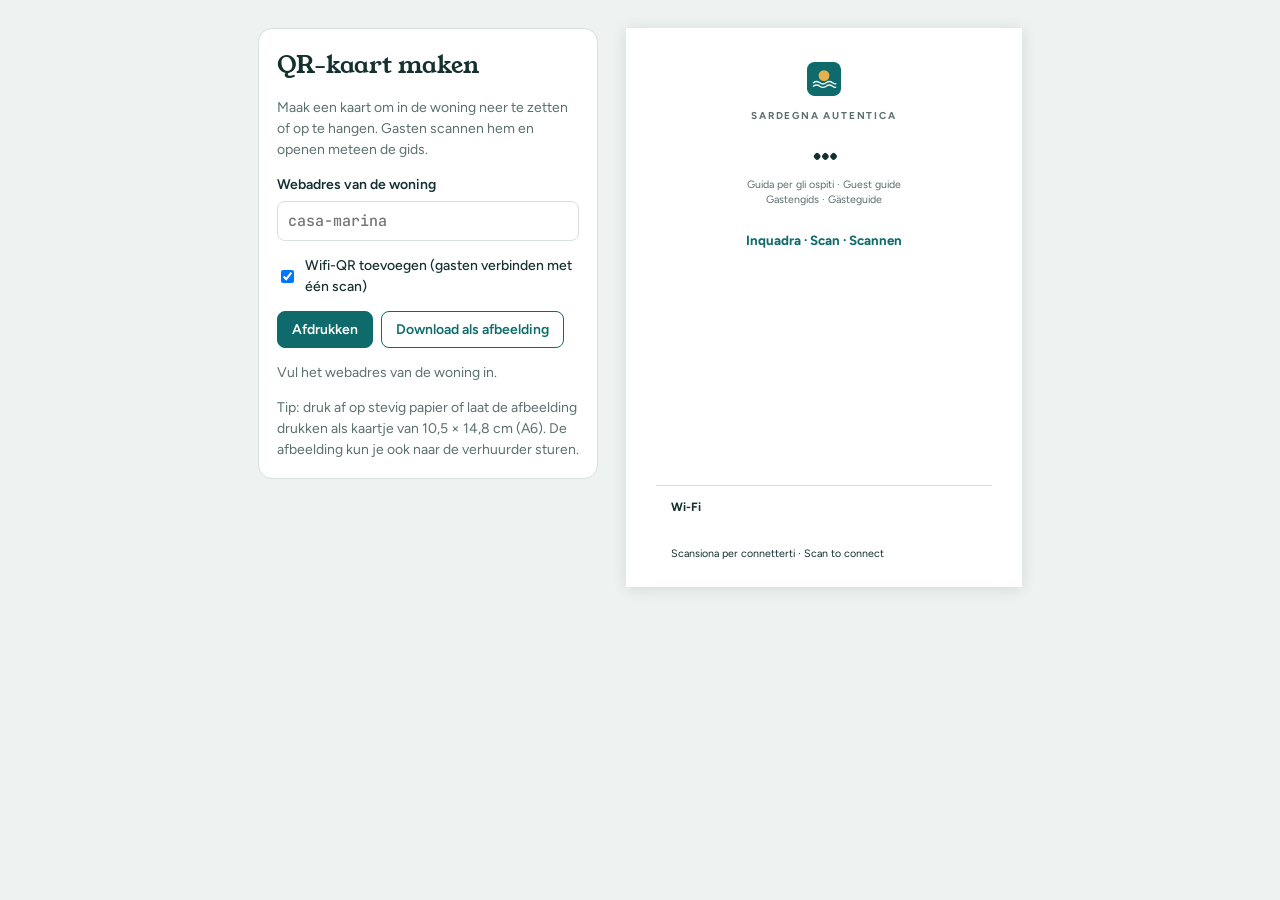
==== qr.html @ b2ea50b6 "QR-kaart per woning (afdrukken of als afbeelding), met wifi-QR Co-Authored-By: Claude Opus 5.5 <nore" ====
<!doctype html>
<html lang="nl">
<head>
<meta charset="utf-8">
<meta name="viewport" content="width=device-width, initial-scale=1">
<title>QR-kaart · Gastengids</title>
<meta name="robots" content="noindex">
<link rel="icon" href="icons/icon-192.png">
<link rel="preconnect" href="https://fonts.googleapis.com">
<link rel="preconnect" href="https://fonts.gstatic.com" crossorigin>
<link rel="stylesheet" href="https://fonts.googleapis.com/css2?family=Young+Serif&family=Figtree:wght@400;500;600;700&family=JetBrains+Mono:wght@500&display=swap">
<style>
/* Printbare QR-kaart (A6) voor een woning. Bediening links, kaart rechts; bij afdrukken alleen de kaart. */
:root{
  --bg:#eef2f1; --paper:#ffffff; --ink:#14302f; --muted:#5b706e; --line:#d6e0de;
  --sea:#0f6b6b; --saffron:#a8700a; --saffron-soft:#f6ead0;
  --display:"Young Serif", Georgia, serif;
  --body:"Figtree", system-ui, -apple-system, "Segoe UI", sans-serif;
  --mono:"JetBrains Mono", ui-monospace, Menlo, Consolas, monospace;
}
*{box-sizing:border-box}
body{margin:0;background:var(--bg);color:var(--ink);font-family:var(--body);font-size:15px;line-height:1.5}
.layout{display:flex;flex-wrap:wrap;gap:28px;justify-content:center;align-items:flex-start;padding:28px 16px 48px}
.panel{flex:1 1 280px;max-width:340px;display:grid;gap:14px;background:var(--paper);border:1px solid var(--line);border-radius:14px;padding:18px}
.panel h1{font-family:var(--display);font-weight:400;font-size:24px;margin:0}
.panel p{margin:0;color:var(--muted);font-size:14px}
label{font-weight:600;font-size:14px;display:grid;gap:6px}
input[type=text]{font:500 15px var(--mono);padding:9px 10px;border:1px solid var(--line);border-radius:8px;width:100%}
.check{display:flex;gap:8px;align-items:center;font-weight:500}
.btns{display:flex;flex-wrap:wrap;gap:8px}
button{font:600 14px var(--body);border-radius:8px;padding:9px 14px;cursor:pointer;border:1px solid var(--sea);background:var(--paper);color:var(--sea)}
button.primary{background:var(--sea);color:#fff}
button:focus-visible,input:focus-visible{outline:2px solid var(--saffron);outline-offset:2px}
.msg{font-size:13px;color:var(--saffron)}
/* De kaart: 105 x 148 mm */
.card{width:105mm;height:148mm;max-width:100%;background:var(--paper);box-shadow:0 2px 14px rgba(20,48,47,.12);
  display:flex;flex-direction:column;align-items:center;text-align:center;padding:9mm 8mm 7mm;gap:3.2mm;overflow:hidden}
.brand{font-size:7.5pt;letter-spacing:.18em;text-transform:uppercase;color:var(--muted);font-weight:700}
.home{font-family:var(--display);font-size:22pt;line-height:1.05;margin:0;text-wrap:balance}
.langs{font-size:8pt;color:var(--muted);line-height:1.35}
.qr{width:52mm;height:52mm;display:block}
.scan{font-weight:700;font-size:10pt;color:var(--sea)}
.url{font-family:var(--mono);font-size:7.5pt;color:var(--ink);word-break:break-all}
.wifi{margin-top:auto;display:flex;gap:4mm;align-items:center;text-align:left;border-top:1px solid var(--line);padding-top:3.5mm;width:100%}
.wifi svg{width:20mm;height:20mm;flex:none}
.wifi-text{font-size:8pt;line-height:1.35;min-width:0}
.wifi-text b{font-size:9pt}
.wifi-text .mono{font-family:var(--mono);font-size:8pt;word-break:break-all}
.sun{width:9mm;height:9mm}
@media print{
  @page{size:A6;margin:0}
  body{background:#fff}
  .panel{display:none}
  .layout{padding:0;display:block}
  .card{box-shadow:none;margin:0}
}
</style>
</head>
<body>
<div class="layout">
  <form class="panel" id="panel" onsubmit="return false">
    <h1>QR-kaart maken</h1>
    <p>Maak een kaart om in de woning neer te zetten of op te hangen. Gasten scannen hem en openen meteen de gids.</p>
    <label for="slug">Webadres van de woning
      <input type="text" id="slug" placeholder="casa-marina" autocomplete="off">
    </label>
    <label class="check" for="withWifi"><input type="checkbox" id="withWifi" checked> Wifi-QR toevoegen (gasten verbinden met één scan)</label>
    <div class="btns">
      <button type="button" class="primary" id="print">Afdrukken</button>
      <button type="button" id="png">Download als afbeelding</button>
    </div>
    <p class="msg" id="msg" role="status"></p>
    <p>Tip: druk af op stevig papier of laat de afbeelding drukken als kaartje van 10,5 × 14,8 cm (A6). De afbeelding kun je ook naar de verhuurder sturen.</p>
  </form>

  <div class="card" id="card">
    <svg class="sun" viewBox="0 0 64 64" aria-hidden="true"><rect width="64" height="64" rx="14" fill="#0f6b6b"/><circle cx="32" cy="25.6" r="10.2" fill="#e8b04a"/><path d="M12 39c4-3 8-3 12 0s8 3 12 0 8-3 12 0 6 2 6 2" stroke="#f3f6f5" stroke-width="2.6" fill="none" stroke-linecap="round"/><path d="M12 45.5c4-3 8-3 12 0s8 3 12 0 8-3 12 0 6 2 6 2" stroke="#f3f6f5" stroke-width="2.6" fill="none" stroke-linecap="round"/></svg>
    <div class="brand">Sardegna Autentica</div>
    <h2 class="home" id="homeName">…</h2>
    <div class="langs">Guida per gli ospiti · Guest guide<br>Gastengids · Gästeguide</div>
    <div id="qrMain"></div>
    <div class="scan">Inquadra · Scan · Scannen</div>
    <div class="url" id="url"></div>
    <div class="wifi" id="wifiBox" hidden>
      <div id="qrWifi"></div>
      <div class="wifi-text">
        <b>Wi-Fi</b><br>
        <span class="mono" id="wifiNet"></span><br>
        <span class="mono" id="wifiPass"></span><br>
        Scansiona per connetterti · Scan to connect
      </div>
    </div>
  </div>
</div>

<script src="vendor/qrcode.js"></script>
<script>
(function () {
  "use strict";
  qrcode.stringToBytes = qrcode.stringToBytesFuncs["UTF-8"];
  var $ = function (id) { return document.getElementById(id); };
  var home = null;

  function base() {
    return location.origin + location.pathname.replace(/qr\.html$/, "");
  }
  function guideUrl(slug) { return base() + slug; }
  function wifiEsc(s) { return String(s || "").replace(/([\\;,:"])/g, "\\$1"); }
  function wifiPayload(w) {
    return "WIFI:T:WPA;S:" + wifiEsc(w.netwerk) + ";P:" + wifiEsc(w.wachtwoord) + ";;";
  }
  function makeQr(text) {
    var q = qrcode(0, "M"); q.addData(text); q.make(); return q;
  }
  function svgFor(q, cls) {
    var n = q.getModuleCount(), m = 2, size = n + m * 2, d = "";
    for (var r = 0; r < n; r++) for (var c = 0; c < n; c++) if (q.isDark(r, c)) d += "M" + (c + m) + " " + (r + m) + "h1v1h-1z";
    return '<svg class="' + cls + '" viewBox="0 0 ' + size + " " + size + '" shape-rendering="crispEdges" role="img" aria-label="QR-code">' +
      '<rect width="' + size + '" height="' + size + '" fill="#fff"/><path d="' + d + '" fill="#14302f"/></svg>';
  }
  function msg(t) { $("msg").textContent = t || ""; }

  function draw() {
    var slug = $("slug").value.trim().toLowerCase().replace(/[^a-z0-9-]/g, "");
    if (!slug) { msg("Vul het webadres van de woning in."); return; }
    var url = guideUrl(slug);
    $("qrMain").innerHTML = svgFor(makeQr(url), "qr");
    $("url").textContent = url.replace(/^https?:\/\//, "");
    $("homeName").textContent = (home && home.naam) || slug;
    var w = home && home.wifi;
    var showWifi = $("withWifi").checked && w && w.netwerk;
    $("wifiBox").hidden = !showWifi;
    if (showWifi) {
      $("qrWifi").innerHTML = svgFor(makeQr(wifiPayload(w)), "");
      $("wifiNet").textContent = w.netwerk;
      $("wifiPass").textContent = w.wachtwoord || "";
    }
  }

  function load() {
    var slug = $("slug").value.trim().toLowerCase().replace(/[^a-z0-9-]/g, "");
    home = null;
    if (!slug) { draw(); return; }
    fetch("content/woningen/" + slug + ".json", { cache: "no-cache" }).then(function (r) {
      if (!r.ok) throw new Error(r.status);
      return r.json();
    }).then(function (h) { home = h; msg(""); draw(); }).catch(function () {
      msg("Deze woning bestaat (nog) niet. Controleer het webadres in Pages CMS.");
      draw();
    });
    try { history.replaceState(null, "", "?w=" + slug); } catch (e) {}
  }

  // Afbeelding (A6 op 300 dpi) tekenen op een canvas
  function downloadPng() {
    var W = 1240, H = 1748, mm = W / 105;
    var cv = document.createElement("canvas"); cv.width = W; cv.height = H;
    var g = cv.getContext("2d");
    var css = getComputedStyle(document.documentElement);
    var display = css.getPropertyValue("--display"), body = css.getPropertyValue("--body"), mono = css.getPropertyValue("--mono");
    g.fillStyle = "#fff"; g.fillRect(0, 0, W, H);
    g.textAlign = "center"; g.textBaseline = "alphabetic";
    var y = 9 * mm;
    // logo
    var s = 9 * mm, x0 = W / 2 - s / 2;
    g.fillStyle = "#0f6b6b"; roundRect(g, x0, y, s, s, s * .22); g.fill();
    g.fillStyle = "#e8b04a"; g.beginPath(); g.arc(W / 2, y + s * .4, s * .16, 0, Math.PI * 2); g.fill();
    g.strokeStyle = "#f3f6f5"; g.lineWidth = s * .04; g.lineCap = "round";
    [0.61, 0.71].forEach(function (f) {
      g.beginPath();
      for (var i = 0; i <= 40; i++) { var px = x0 + s * (0.19 + 0.66 * i / 40), py = y + s * f + Math.sin(i / 40 * Math.PI * 4) * s * 0.025; if (i) g.lineTo(px, py); else g.moveTo(px, py); }
      g.stroke();
    });
    y += s + 6 * mm;
    g.fillStyle = "#5b706e"; g.font = "700 " + (2.7 * mm) + "px " + body; letter(g, "SARDEGNA AUTENTICA", W / 2, y, 0.5 * mm);
    y += 10 * mm;
    g.fillStyle = "#14302f"; g.font = (7.8 * mm) + "px " + display;
    var lines = wrap(g, $("homeName").textContent, W / 2, y, W - 16 * mm);
    lines.forEach(function (l, i) { g.fillText(l, W / 2, y + i * 8.6 * mm); });
    y = y + (lines.length - 1) * 8.6 * mm + 7 * mm;
    g.fillStyle = "#5b706e"; g.font = (2.9 * mm) + "px " + body;
    g.fillText("Guida per gli ospiti · Guest guide", W / 2, y); y += 4 * mm;
    g.fillText("Gastengids · Gästeguide", W / 2, y); y += 4 * mm;
    var qs = 52 * mm; drawQr(g, makeQr(guideUrl($("slug").value.trim())), W / 2 - qs / 2, y, qs); y += qs + 6 * mm;
    g.fillStyle = "#0f6b6b"; g.font = "700 " + (3.6 * mm) + "px " + body; g.fillText("Inquadra · Scan · Scannen", W / 2, y); y += 4.6 * mm;
    g.fillStyle = "#14302f"; g.font = (2.7 * mm) + "px " + mono; g.fillText($("url").textContent, W / 2, y);
    if (!$("wifiBox").hidden) {
      var wy = H - 7 * mm - 20 * mm;
      g.strokeStyle = "#d6e0de"; g.lineWidth = 2; g.beginPath(); g.moveTo(8 * mm, wy - 3.5 * mm); g.lineTo(W - 8 * mm, wy - 3.5 * mm); g.stroke();
      drawQr(g, makeQr(wifiPayload(home.wifi)), 8 * mm, wy, 20 * mm);
      g.textAlign = "left"; var tx = 32 * mm;
      g.fillStyle = "#14302f"; g.font = "700 " + (3.2 * mm) + "px " + body; g.fillText("Wi-Fi", tx, wy + 4 * mm);
      g.font = (2.9 * mm) + "px " + mono; g.fillText(home.wifi.netwerk, tx, wy + 8.5 * mm); g.fillText(home.wifi.wachtwoord || "", tx, wy + 12.5 * mm);
      g.font = (2.9 * mm) + "px " + body; g.fillText("Scansiona per connetterti · Scan to connect", tx, wy + 17 * mm);
    }
    var a = document.createElement("a");
    a.href = cv.toDataURL("image/png");
    a.download = "qr-" + ($("slug").value.trim() || "gids") + ".png";
    document.body.appendChild(a); a.click(); a.remove();
  }
  function drawQr(g, q, x, y, size) {
    var n = q.getModuleCount(), m = 2, cell = size / (n + m * 2);
    g.fillStyle = "#fff"; g.fillRect(x, y, size, size); g.fillStyle = "#14302f";
    for (var r = 0; r < n; r++) for (var c = 0; c < n; c++) if (q.isDark(r, c)) g.fillRect(Math.floor(x + (c + m) * cell), Math.floor(y + (r + m) * cell), Math.ceil(cell), Math.ceil(cell));
  }
  function roundRect(g, x, y, w, h, r) { g.beginPath(); g.moveTo(x + r, y); g.arcTo(x + w, y, x + w, y + h, r); g.arcTo(x + w, y + h, x, y + h, r); g.arcTo(x, y + h, x, y, r); g.arcTo(x, y, x + w, y, r); g.closePath(); }
  function letter(g, t, cx, y, sp) { var w = g.measureText(t).width + sp * (t.length - 1), x = cx - w / 2; g.textAlign = "left"; for (var i = 0; i < t.length; i++) { g.fillText(t[i], x, y); x += g.measureText(t[i]).width + sp; } g.textAlign = "center"; }
  function wrap(g, t, cx, y, maxW) { var words = String(t).split(" "), lines = [], cur = ""; words.forEach(function (w) { var test = cur ? cur + " " + w : w; if (g.measureText(test).width > maxW && cur) { lines.push(cur); cur = w; } else cur = test; }); if (cur) lines.push(cur); return lines; }

  var params = new URLSearchParams(location.search);
  $("slug").value = params.get("w") || "";
  $("slug").addEventListener("change", load);
  $("withWifi").addEventListener("change", draw);
  $("print").addEventListener("click", function () { window.print(); });
  $("png").addEventListener("click", function () {
    if (!$("slug").value.trim()) { msg("Vul eerst het webadres in."); return; }
    (document.fonts ? document.fonts.ready : Promise.resolve()).then(downloadPng);
  });
  load();
})();
</script>
</body>
</html>
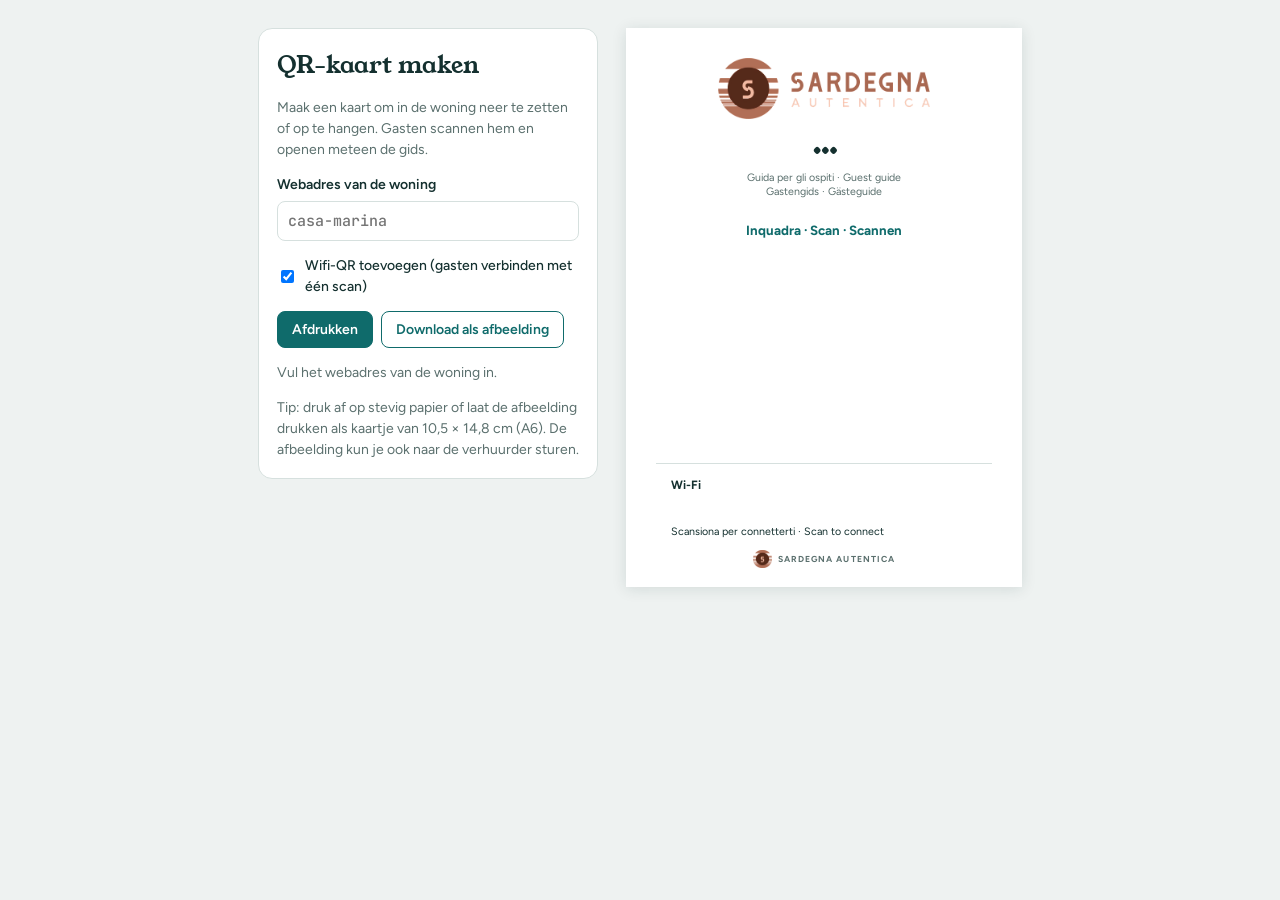
==== commit c649e230: "Logo Sardegna Autentica als app-icoon en op QR-kaart; optioneel logo per verhuurder Co-Authored-By: " ====
--- a/qr.html
+++ b/qr.html
@@ -34,11 +34,11 @@
 .msg{font-size:13px;color:var(--saffron)}
 /* De kaart: 105 x 148 mm */
 .card{width:105mm;height:148mm;max-width:100%;background:var(--paper);box-shadow:0 2px 14px rgba(20,48,47,.12);
-  display:flex;flex-direction:column;align-items:center;text-align:center;padding:9mm 8mm 7mm;gap:3.2mm;overflow:hidden}
+  display:flex;flex-direction:column;align-items:center;text-align:center;padding:8mm 8mm 5mm;gap:2.8mm;overflow:hidden}
 .brand{font-size:7.5pt;letter-spacing:.18em;text-transform:uppercase;color:var(--muted);font-weight:700}
 .home{font-family:var(--display);font-size:22pt;line-height:1.05;margin:0;text-wrap:balance}
 .langs{font-size:8pt;color:var(--muted);line-height:1.35}
-.qr{width:52mm;height:52mm;display:block}
+.qr{width:47mm;height:47mm;display:block}
 .scan{font-weight:700;font-size:10pt;color:var(--sea)}
 .url{font-family:var(--mono);font-size:7.5pt;color:var(--ink);word-break:break-all}
 .wifi{margin-top:auto;display:flex;gap:4mm;align-items:center;text-align:left;border-top:1px solid var(--line);padding-top:3.5mm;width:100%}
@@ -46,7 +46,9 @@
 .wifi-text{font-size:8pt;line-height:1.35;min-width:0}
 .wifi-text b{font-size:9pt}
 .wifi-text .mono{font-family:var(--mono);font-size:8pt;word-break:break-all}
-.sun{width:9mm;height:9mm}
+.top-logo{max-width:62mm;max-height:16mm;object-fit:contain}
+.sa-foot{display:flex;align-items:center;justify-content:center;gap:1.6mm;font-size:6.5pt;letter-spacing:.12em;text-transform:uppercase;color:var(--muted);font-weight:700}
+.sa-foot img{width:5mm;height:5mm}
 @media print{
   @page{size:A6;margin:0}
   body{background:#fff}
@@ -74,8 +76,7 @@
   </form>
 
   <div class="card" id="card">
-    <svg class="sun" viewBox="0 0 64 64" aria-hidden="true"><rect width="64" height="64" rx="14" fill="#0f6b6b"/><circle cx="32" cy="25.6" r="10.2" fill="#e8b04a"/><path d="M12 39c4-3 8-3 12 0s8 3 12 0 8-3 12 0 6 2 6 2" stroke="#f3f6f5" stroke-width="2.6" fill="none" stroke-linecap="round"/><path d="M12 45.5c4-3 8-3 12 0s8 3 12 0 8-3 12 0 6 2 6 2" stroke="#f3f6f5" stroke-width="2.6" fill="none" stroke-linecap="round"/></svg>
-    <div class="brand">Sardegna Autentica</div>
+    <img class="top-logo" id="topLogo" src="media/sardegna-autentica-logo.png" alt="Sardegna Autentica">
     <h2 class="home" id="homeName">…</h2>
     <div class="langs">Guida per gli ospiti · Guest guide<br>Gastengids · Gästeguide</div>
     <div id="qrMain"></div>
@@ -90,6 +91,7 @@
         Scansiona per connetterti · Scan to connect
       </div>
     </div>
+    <div class="sa-foot"><img src="media/sardegna-autentica-mark.png" alt="">Sardegna Autentica</div>
   </div>
 </div>
 
@@ -127,6 +129,9 @@
     $("qrMain").innerHTML = svgFor(makeQr(url), "qr");
     $("url").textContent = url.replace(/^https?:\/\//, "");
     $("homeName").textContent = (home && home.naam) || slug;
+    var hl = home && home.logo ? String(home.logo).replace(/^\/+/, "") : "";
+    $("topLogo").src = hl || "media/sardegna-autentica-logo.png";
+    $("topLogo").alt = hl ? ((home && home.naam) || "") : "Sardegna Autentica";
     var w = home && home.wifi;
     var showWifi = $("withWifi").checked && w && w.netwerk;
     $("wifiBox").hidden = !showWifi;
@@ -151,59 +156,63 @@
     try { history.replaceState(null, "", "?w=" + slug); } catch (e) {}
   }
 
-  // Afbeelding (A6 op 300 dpi) tekenen op een canvas
+  // Afbeelding (A6 op 300 dpi) tekenen op een canvas, zelfde opbouw als de kaart
+  function loadImg(src) {
+    return new Promise(function (res) { var i = new Image(); i.onload = function () { res(i); }; i.onerror = function () { res(null); }; i.src = src; });
+  }
+  function fit(g, img, cx, y, maxW, maxH) {
+    if (!img) return 0;
+    var r = Math.min(maxW / img.width, maxH / img.height), w = img.width * r, h = img.height * r;
+    g.drawImage(img, cx - w / 2, y + (maxH - h) / 2, w, h);
+    return maxH;
+  }
   function downloadPng() {
     var W = 1240, H = 1748, mm = W / 105;
-    var cv = document.createElement("canvas"); cv.width = W; cv.height = H;
-    var g = cv.getContext("2d");
     var css = getComputedStyle(document.documentElement);
     var display = css.getPropertyValue("--display"), body = css.getPropertyValue("--body"), mono = css.getPropertyValue("--mono");
-    g.fillStyle = "#fff"; g.fillRect(0, 0, W, H);
-    g.textAlign = "center"; g.textBaseline = "alphabetic";
-    var y = 9 * mm;
-    // logo
-    var s = 9 * mm, x0 = W / 2 - s / 2;
-    g.fillStyle = "#0f6b6b"; roundRect(g, x0, y, s, s, s * .22); g.fill();
-    g.fillStyle = "#e8b04a"; g.beginPath(); g.arc(W / 2, y + s * .4, s * .16, 0, Math.PI * 2); g.fill();
-    g.strokeStyle = "#f3f6f5"; g.lineWidth = s * .04; g.lineCap = "round";
-    [0.61, 0.71].forEach(function (f) {
-      g.beginPath();
-      for (var i = 0; i <= 40; i++) { var px = x0 + s * (0.19 + 0.66 * i / 40), py = y + s * f + Math.sin(i / 40 * Math.PI * 4) * s * 0.025; if (i) g.lineTo(px, py); else g.moveTo(px, py); }
-      g.stroke();
+    Promise.all([loadImg($("topLogo").src), loadImg("media/sardegna-autentica-mark.png")]).then(function (imgs) {
+      var cv = document.createElement("canvas"); cv.width = W; cv.height = H;
+      var g = cv.getContext("2d");
+      g.fillStyle = "#fff"; g.fillRect(0, 0, W, H);
+      g.textAlign = "center"; g.textBaseline = "alphabetic";
+      var y = 8 * mm;
+      y += fit(g, imgs[0], W / 2, y, 62 * mm, 16 * mm) + 9 * mm;
+      g.fillStyle = "#14302f"; g.font = (7.8 * mm) + "px " + display;
+      var lines = wrap(g, $("homeName").textContent, W / 2, y, W - 16 * mm);
+      lines.forEach(function (l, i) { g.fillText(l, W / 2, y + i * 8.6 * mm); });
+      y += (lines.length - 1) * 8.6 * mm + 6.5 * mm;
+      g.fillStyle = "#5b706e"; g.font = (2.9 * mm) + "px " + body;
+      g.fillText("Guida per gli ospiti · Guest guide", W / 2, y); y += 4 * mm;
+      g.fillText("Gastengids · Gästeguide", W / 2, y); y += 3.5 * mm;
+      var qs = 47 * mm; drawQr(g, makeQr(guideUrl($("slug").value.trim())), W / 2 - qs / 2, y, qs); y += qs + 5.5 * mm;
+      g.fillStyle = "#0f6b6b"; g.font = "700 " + (3.6 * mm) + "px " + body; g.fillText("Inquadra · Scan · Scannen", W / 2, y); y += 4.6 * mm;
+      g.fillStyle = "#14302f"; g.font = (2.7 * mm) + "px " + mono; g.fillText($("url").textContent, W / 2, y);
+      // voet: rond logo + naam
+      var fy = H - 5 * mm - 5 * mm;
+      g.font = "700 " + (2.3 * mm) + "px " + body; g.fillStyle = "#5b706e";
+      var label = "SARDEGNA AUTENTICA", tw = g.measureText(label).width + 0.3 * mm * (label.length - 1), total = 5 * mm + 1.6 * mm + tw, fx = W / 2 - total / 2;
+      if (imgs[1]) g.drawImage(imgs[1], fx, fy, 5 * mm, 5 * mm);
+      letter(g, label, fx + 6.6 * mm + tw / 2, fy + 3.6 * mm, 0.3 * mm);
+      if (!$("wifiBox").hidden) {
+        var wy = fy - 3 * mm - 20 * mm;
+        g.strokeStyle = "#d6e0de"; g.lineWidth = 2; g.beginPath(); g.moveTo(8 * mm, wy - 3.5 * mm); g.lineTo(W - 8 * mm, wy - 3.5 * mm); g.stroke();
+        drawQr(g, makeQr(wifiPayload(home.wifi)), 8 * mm, wy, 20 * mm);
+        g.textAlign = "left"; var tx = 32 * mm;
+        g.fillStyle = "#14302f"; g.font = "700 " + (3.2 * mm) + "px " + body; g.fillText("Wi-Fi", tx, wy + 4 * mm);
+        g.font = (2.9 * mm) + "px " + mono; g.fillText(home.wifi.netwerk, tx, wy + 8.5 * mm); g.fillText(home.wifi.wachtwoord || "", tx, wy + 12.5 * mm);
+        g.font = (2.9 * mm) + "px " + body; g.fillText("Scansiona per connetterti · Scan to connect", tx, wy + 17 * mm);
+      }
+      var a = document.createElement("a");
+      a.href = cv.toDataURL("image/png");
+      a.download = "qr-" + ($("slug").value.trim() || "gids") + ".png";
+      document.body.appendChild(a); a.click(); a.remove();
     });
-    y += s + 6 * mm;
-    g.fillStyle = "#5b706e"; g.font = "700 " + (2.7 * mm) + "px " + body; letter(g, "SARDEGNA AUTENTICA", W / 2, y, 0.5 * mm);
-    y += 10 * mm;
-    g.fillStyle = "#14302f"; g.font = (7.8 * mm) + "px " + display;
-    var lines = wrap(g, $("homeName").textContent, W / 2, y, W - 16 * mm);
-    lines.forEach(function (l, i) { g.fillText(l, W / 2, y + i * 8.6 * mm); });
-    y = y + (lines.length - 1) * 8.6 * mm + 7 * mm;
-    g.fillStyle = "#5b706e"; g.font = (2.9 * mm) + "px " + body;
-    g.fillText("Guida per gli ospiti · Guest guide", W / 2, y); y += 4 * mm;
-    g.fillText("Gastengids · Gästeguide", W / 2, y); y += 4 * mm;
-    var qs = 52 * mm; drawQr(g, makeQr(guideUrl($("slug").value.trim())), W / 2 - qs / 2, y, qs); y += qs + 6 * mm;
-    g.fillStyle = "#0f6b6b"; g.font = "700 " + (3.6 * mm) + "px " + body; g.fillText("Inquadra · Scan · Scannen", W / 2, y); y += 4.6 * mm;
-    g.fillStyle = "#14302f"; g.font = (2.7 * mm) + "px " + mono; g.fillText($("url").textContent, W / 2, y);
-    if (!$("wifiBox").hidden) {
-      var wy = H - 7 * mm - 20 * mm;
-      g.strokeStyle = "#d6e0de"; g.lineWidth = 2; g.beginPath(); g.moveTo(8 * mm, wy - 3.5 * mm); g.lineTo(W - 8 * mm, wy - 3.5 * mm); g.stroke();
-      drawQr(g, makeQr(wifiPayload(home.wifi)), 8 * mm, wy, 20 * mm);
-      g.textAlign = "left"; var tx = 32 * mm;
-      g.fillStyle = "#14302f"; g.font = "700 " + (3.2 * mm) + "px " + body; g.fillText("Wi-Fi", tx, wy + 4 * mm);
-      g.font = (2.9 * mm) + "px " + mono; g.fillText(home.wifi.netwerk, tx, wy + 8.5 * mm); g.fillText(home.wifi.wachtwoord || "", tx, wy + 12.5 * mm);
-      g.font = (2.9 * mm) + "px " + body; g.fillText("Scansiona per connetterti · Scan to connect", tx, wy + 17 * mm);
-    }
-    var a = document.createElement("a");
-    a.href = cv.toDataURL("image/png");
-    a.download = "qr-" + ($("slug").value.trim() || "gids") + ".png";
-    document.body.appendChild(a); a.click(); a.remove();
   }
   function drawQr(g, q, x, y, size) {
     var n = q.getModuleCount(), m = 2, cell = size / (n + m * 2);
     g.fillStyle = "#fff"; g.fillRect(x, y, size, size); g.fillStyle = "#14302f";
     for (var r = 0; r < n; r++) for (var c = 0; c < n; c++) if (q.isDark(r, c)) g.fillRect(Math.floor(x + (c + m) * cell), Math.floor(y + (r + m) * cell), Math.ceil(cell), Math.ceil(cell));
   }
-  function roundRect(g, x, y, w, h, r) { g.beginPath(); g.moveTo(x + r, y); g.arcTo(x + w, y, x + w, y + h, r); g.arcTo(x + w, y + h, x, y + h, r); g.arcTo(x, y + h, x, y, r); g.arcTo(x, y, x + w, y, r); g.closePath(); }
   function letter(g, t, cx, y, sp) { var w = g.measureText(t).width + sp * (t.length - 1), x = cx - w / 2; g.textAlign = "left"; for (var i = 0; i < t.length; i++) { g.fillText(t[i], x, y); x += g.measureText(t[i]).width + sp; } g.textAlign = "center"; }
   function wrap(g, t, cx, y, maxW) { var words = String(t).split(" "), lines = [], cur = ""; words.forEach(function (w) { var test = cur ? cur + " " + w : w; if (g.measureText(test).width > maxW && cur) { lines.push(cur); cur = w; } else cur = test; }); if (cur) lines.push(cur); return lines; }
 
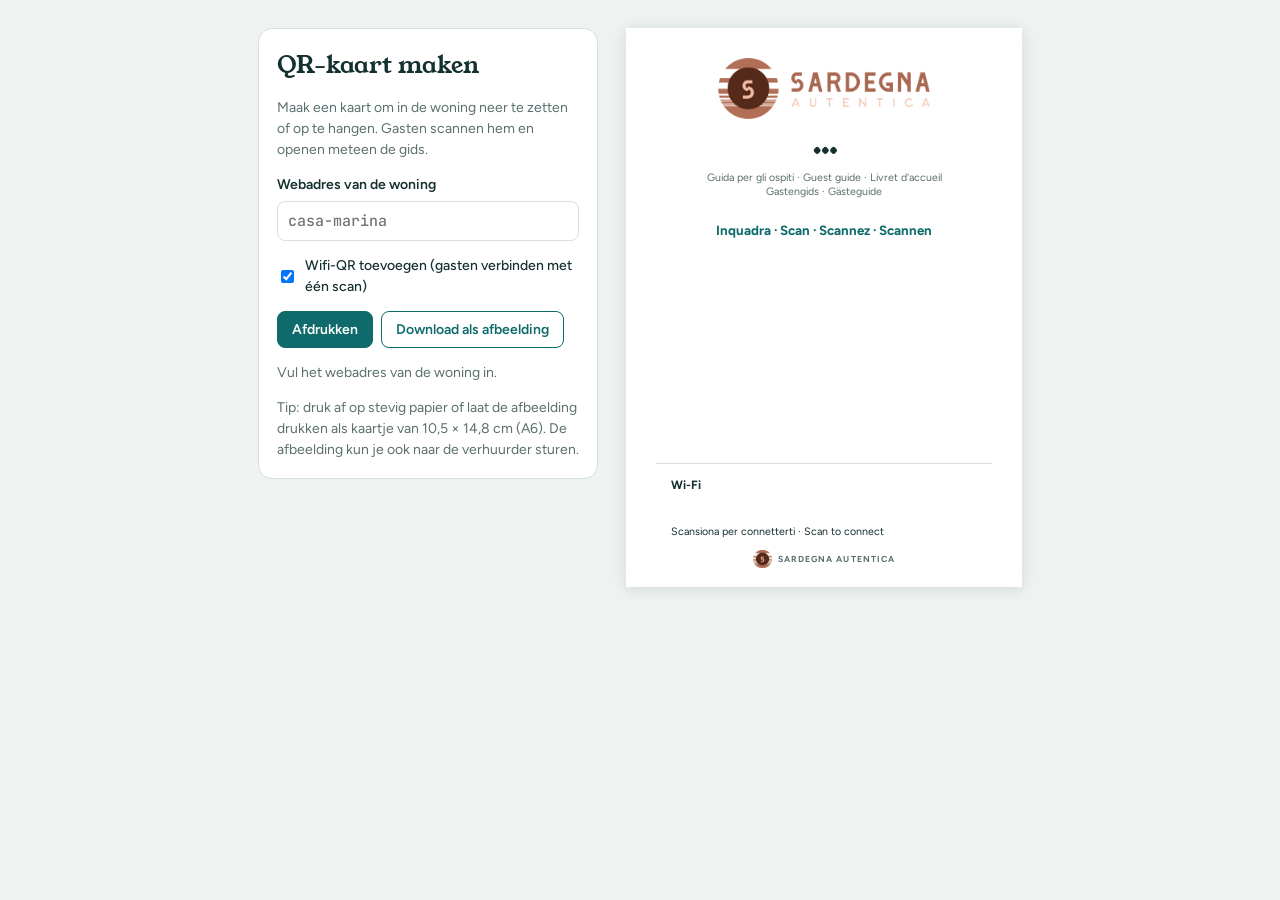
==== commit 3a2a46e9: "Frans toegevoegd: interface, beheerscherm, stranden, algemene inhoud, voorbeeldwoning en QR-kaart Co" ====
--- a/qr.html
+++ b/qr.html
@@ -78,9 +78,9 @@
   <div class="card" id="card">
     <img class="top-logo" id="topLogo" src="media/sardegna-autentica-logo.png" alt="Sardegna Autentica">
     <h2 class="home" id="homeName">…</h2>
-    <div class="langs">Guida per gli ospiti · Guest guide<br>Gastengids · Gästeguide</div>
+    <div class="langs">Guida per gli ospiti · Guest guide · Livret d'accueil<br>Gastengids · Gästeguide</div>
     <div id="qrMain"></div>
-    <div class="scan">Inquadra · Scan · Scannen</div>
+    <div class="scan">Inquadra · Scan · Scannez · Scannen</div>
     <div class="url" id="url"></div>
     <div class="wifi" id="wifiBox" hidden>
       <div id="qrWifi"></div>
@@ -182,10 +182,10 @@
       lines.forEach(function (l, i) { g.fillText(l, W / 2, y + i * 8.6 * mm); });
       y += (lines.length - 1) * 8.6 * mm + 6.5 * mm;
       g.fillStyle = "#5b706e"; g.font = (2.9 * mm) + "px " + body;
-      g.fillText("Guida per gli ospiti · Guest guide", W / 2, y); y += 4 * mm;
+      g.fillText("Guida per gli ospiti · Guest guide · Livret d'accueil", W / 2, y); y += 4 * mm;
       g.fillText("Gastengids · Gästeguide", W / 2, y); y += 3.5 * mm;
       var qs = 47 * mm; drawQr(g, makeQr(guideUrl($("slug").value.trim())), W / 2 - qs / 2, y, qs); y += qs + 5.5 * mm;
-      g.fillStyle = "#0f6b6b"; g.font = "700 " + (3.6 * mm) + "px " + body; g.fillText("Inquadra · Scan · Scannen", W / 2, y); y += 4.6 * mm;
+      g.fillStyle = "#0f6b6b"; g.font = "700 " + (3.6 * mm) + "px " + body; g.fillText("Inquadra · Scan · Scannez · Scannen", W / 2, y); y += 4.6 * mm;
       g.fillStyle = "#14302f"; g.font = (2.7 * mm) + "px " + mono; g.fillText($("url").textContent, W / 2, y);
       // voet: rond logo + naam
       var fy = H - 5 * mm - 5 * mm;
